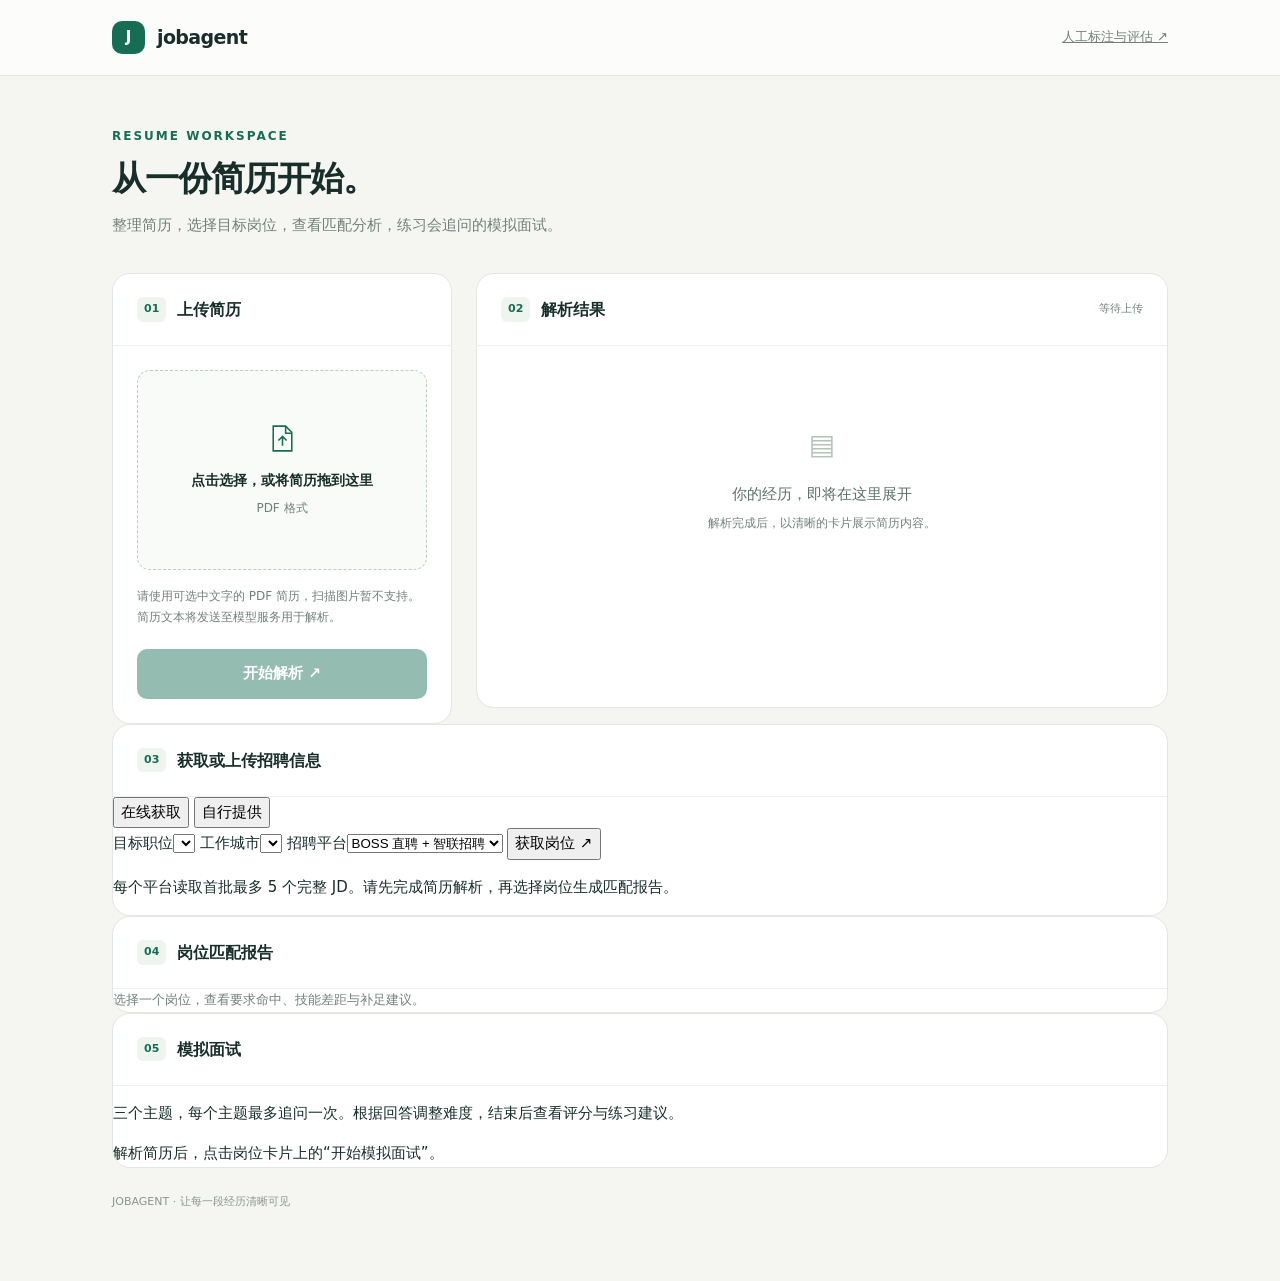
==== src/jobagent/static/index.html @ ed4a13c1 "阶段二：简历解析、岗位匹配、人工评估与模拟面试" ====
<!doctype html>
<html lang="zh-CN">
<head>
  <meta charset="utf-8">
  <meta name="viewport" content="width=device-width, initial-scale=1">
  <title>Jobagent · 简历解析</title>
  <link rel="stylesheet" href="/static/workspace.css?v=resume-edit-v1">
  <style>
    :root { color-scheme: light; --ink:#182e2a; --muted:#71807a; --green:#176d54; --line:#e1e7e1; }
    * { box-sizing:border-box; }
    body { margin:0; background:#f5f6f2; color:var(--ink); font-family:Inter,"Microsoft YaHei",system-ui,sans-serif; font-size:15px; line-height:1.7; }
    button,input { font:inherit; }
    header { border-bottom:1px solid var(--line); background:#fcfdfb; }
    .nav { max-width:1120px; margin:auto; padding:21px 32px; display:flex; align-items:center; gap:12px; }
    .mark { background:var(--green); color:white; border-radius:10px; width:33px; height:33px; display:grid; place-items:center; font-weight:700; }
    .brand { font-size:19px; font-weight:700; letter-spacing:-.6px; }
    .nav-label { margin-left:auto; color:var(--muted); font-size:13px; }
    main { max-width:1120px; margin:0 auto; padding:50px 32px 70px; }
    .eyebrow { color:var(--green); font-size:12px; letter-spacing:2px; font-weight:700; }
    h1 { font-size:34px; letter-spacing:-1px; line-height:1.3; margin:10px 0 12px; font-weight:650; }
    .intro { margin:0 0 35px; color:var(--muted); }
    .workspace { display:grid; grid-template-columns:340px minmax(0,1fr); gap:24px; align-items:start; }
    .panel { background:#fff; border:1px solid var(--line); border-radius:18px; overflow:hidden; }
    .panel-head { display:flex; align-items:center; gap:11px; padding:22px 24px; border-bottom:1px solid #edf0ec; }
    .step { font-size:11px; font-weight:700; color:var(--green); background:#edf5ee; border-radius:6px; padding:3px 7px; }
    h2 { margin:0; font-size:16px; font-weight:600; }
    .upload-body { padding:24px; }
    .dropzone { position:relative; border:1.5px dashed #b9cfc1; border-radius:13px; background:#f8fbf7; min-height:200px; padding:28px 15px; display:flex; flex-direction:column; align-items:center; justify-content:center; text-align:center; cursor:pointer; transition:.2s; }
    .dropzone:hover,.dropzone.dragging { background:#edf6ef; border-color:var(--green); }
    .dropzone:focus-within { outline:2px solid var(--green); outline-offset:4px; }
    .dropzone svg { width:33px; height:33px; margin-bottom:14px; color:var(--green); }
    .dropzone strong { font-size:14px; font-weight:600; }
    .dropzone span { font-size:12px; color:var(--muted); margin-top:5px; }
    input[type=file] { position:absolute; width:1px; height:1px; opacity:0; }
    .file-info { margin:15px 0 0; font-size:13px; overflow-wrap:anywhere; color:var(--green); }
    .hint { color:var(--muted); font-size:12px; margin:16px 0 22px; }
    .submit { border:0; border-radius:10px; background:var(--green); color:white; width:100%; padding:12px 18px; cursor:pointer; font-weight:600; transition:.2s; }
    .submit:hover:not(:disabled) { background:#10523f; }
    .submit:disabled { opacity:.45; cursor:default; }
    .status { padding:13px 15px; margin:16px 0 0; border-radius:9px; background:#eff5ef; color:var(--green); font-size:13px; overflow-wrap:anywhere; }
    .status.error { background:#fff1ed; color:#a13a25; border:1px solid #f3d8ce; }
    .status.loading::before { content:""; display:inline-block; width:11px; height:11px; border:2px solid #a5c8b8; border-top-color:var(--green); border-radius:50%; animation:spin .8s linear infinite; margin-right:8px; vertical-align:-1px; }
    @keyframes spin { to { transform:rotate(360deg); } }
    .result-panel { min-height:435px; }
    .badge { margin-left:auto; font-size:11px; color:var(--muted); }
    .empty { padding:75px 25px; text-align:center; color:var(--muted); }
    .empty-icon { font-size:28px; color:#b2c5b7; margin-bottom:13px; }
    .empty strong { display:block; color:#5c7168; font-size:15px; font-weight:500; }
    .empty p { font-size:12px; margin-top:6px; }
    #result { padding:0 26px 26px; }
    .profile { padding:25px 0 22px; border-bottom:1px solid var(--line); }
    .profile h3 { font-size:25px; margin:0 0 3px; font-weight:600; }
    .profile p { color:var(--green); margin:0; font-size:14px; }
    .section { margin-top:25px; }
    .section h3 { font-size:14px; margin:0 0 13px; display:flex; align-items:center; gap:9px; }
    .section h3::before { content:""; height:13px; width:3px; background:#5a9674; border-radius:2px; }
    .entry { background:#f8faf7; padding:15px 17px; border-radius:10px; margin-top:10px; overflow-wrap:anywhere; }
    .entry h4 { margin:0 0 4px; font-size:14px; font-weight:600; }
    .meta { color:var(--muted); font-size:12px; }
    ul { padding-left:19px; margin:9px 0 0; font-size:13px; }
    li+li { margin-top:5px; }
    .tags { display:flex; gap:6px; flex-wrap:wrap; margin-top:9px; }
    .tag { background:#eaf2eb; color:#397253; border-radius:5px; padding:2px 8px; font-size:11px; }
    .skill { display:grid; grid-template-columns:100px 1fr; gap:12px; font-size:13px; border-bottom:1px solid #edf0ec; padding:11px 0; overflow-wrap:anywhere; }
    .skill strong { color:var(--green); font-weight:600; }
    .skill span { color:#62716b; }
    .none { color:var(--muted); font-size:13px; margin:0; }
    footer { color:#8b958e; font-size:11px; margin-top:25px; }
    [hidden] { display:none !important; }
    @media(max-width:760px) { main { padding:30px 18px; } .nav { padding:17px 20px; } h1 { font-size:28px; } .workspace { grid-template-columns:1fr; } .result-panel { min-height:300px; } .empty { padding:50px 20px; } }
  </style>
</head>
<body>
  <header><div class="nav"><div class="mark" aria-hidden="true">J</div><span class="brand">jobagent</span><a class="nav-label" href="/evaluation">人工标注与评估 ↗</a></div></header>
  <main>
    <div class="eyebrow">RESUME WORKSPACE</div>
    <h1>从一份简历开始。</h1>
    <p class="intro">整理简历，选择目标岗位，查看匹配分析，练习会追问的模拟面试。</p>
    <div class="workspace">
      <section class="panel">
        <div class="panel-head"><span class="step">01</span><h2>上传简历</h2></div>
        <form class="upload-body" id="upload-form">
          <label class="dropzone" id="dropzone" for="resume-file">
            <svg viewBox="0 0 32 32" fill="none" stroke="currentColor" stroke-width="1.5" aria-hidden="true"><path d="M9 4h10l6 6v18H7V4h2Z"/><path d="M19 4v7h6M16 23V14m-4 4 4-4 4 4"/></svg>
            <strong>点击选择，或将简历拖到这里</strong>
            <span>PDF 格式</span>
            <input id="resume-file" name="file" type="file" accept=".pdf,application/pdf" required>
          </label>
          <p class="file-info" id="file-info" hidden></p>
          <p class="hint">请使用可选中文字的 PDF 简历，扫描图片暂不支持。简历文本将发送至模型服务用于解析。</p>
          <button class="submit" id="submit" type="submit" disabled>开始解析 <span aria-hidden="true">↗</span></button>
          <div class="status" id="status" role="status" aria-live="polite" hidden></div>
        </form>
      </section>
      <section class="panel result-panel" aria-label="解析结果">
        <div class="panel-head"><span class="step">02</span><h2>解析结果</h2><span class="badge" id="result-badge">等待上传</span><button type="button" class="action secondary" id="edit-resume" hidden>编辑 / 补充</button></div>
        <div class="empty" id="empty"><div class="empty-icon" aria-hidden="true">▤</div><strong>你的经历，即将在这里展开</strong><p>解析完成后，以清晰的卡片展示简历内容。</p></div>
        <div id="result" hidden></div>
        <form id="resume-editor" hidden>
          <p class="job-meta">可修改解析结果，添加或删除经历与技能。列表内容每行一项。保存后用于新的匹配分析与面试；修改仅在当前页面保留。</p>
          <div id="resume-editor-fields"></div>
          <div class="job-actions">
            <button class="action" type="submit">保存简历修改</button>
            <button class="action secondary" id="cancel-resume-edit" type="button">取消修改</button>
          </div>
        </form>
        <p id="resume-edit-status" class="job-meta" role="status" aria-live="polite" hidden></p>
      </section>
    </div>
    <section class="panel workflow">
      <div class="panel-head"><span class="step">03</span><h2>获取或上传招聘信息</h2></div>
      <div class="job-input-tabs" role="tablist" aria-label="招聘信息来源">
        <button type="button" role="tab" aria-selected="true" aria-controls="online-jobs" id="online-tab">在线获取</button>
        <button type="button" role="tab" aria-selected="false" aria-controls="manual-jobs" id="manual-tab">自行提供</button>
      </div>
      <div id="online-jobs" role="tabpanel" aria-labelledby="online-tab">
      <form id="job-search" class="search-form">
        <label>目标职位<select id="job-role" required aria-label="目标职位"></select></label>
        <label>工作城市<select id="job-city" required aria-label="工作城市"></select></label>
        <label>招聘平台<select id="job-source" aria-label="招聘平台"><option value="both">BOSS 直聘 + 智联招聘</option><option value="zhilian">智联招聘</option><option value="boss">BOSS 直聘</option></select></label>
        <button type="submit" class="action" id="collect-button">获取岗位 ↗</button>
      </form>
      <p class="workflow-note">每个平台读取首批最多 5 个完整 JD。请先完成简历解析，再选择岗位生成匹配报告。</p>
      <div id="collection-status" class="workflow-content" aria-live="polite"></div>
      </div>
      <div id="manual-jobs" role="tabpanel" aria-labelledby="manual-tab" hidden>
        <form id="job-upload-form" class="manual-job-form">
          <label>职位名称（可选）<input name="title" id="manual-job-title" placeholder="例如：AI 应用工程师"></label>
          <fieldset class="job-format"><legend>提供方式</legend>
            <label><input type="radio" name="job-format" value="file" checked> 上传文件</label>
            <label><input type="radio" name="job-format" value="text"> 粘贴文字</label>
          </fieldset>
          <label id="job-file-area">招聘信息文件<input type="file" id="job-upload-file" name="file" accept=".pdf,.txt,application/pdf,text/plain" required><span class="job-meta">支持文字版 PDF、TXT（UTF-8）。</span></label>
          <label id="job-text-area" hidden>招聘信息正文<textarea id="job-upload-text" name="text" rows="8" placeholder="粘贴岗位职责、任职要求等完整招聘信息" disabled></textarea></label>
          <p class="job-meta">添加后与已解析的简历进行匹配，使用相同的评分细则、原文证据和补足建议。</p>
          <button type="submit" class="action" id="add-job-button">添加招聘信息 ↗</button>
          <div id="job-upload-status" role="status" aria-live="polite"></div>
        </form>
      </div>
      <div id="job-list" class="job-grid workflow-content"></div>
    </section>
    <section class="panel workflow" id="match-panel">
      <div class="panel-head"><span class="step">04</span><h2>岗位匹配报告</h2></div>
      <div class="workflow-content" id="match-report"><p class="none">选择一个岗位，查看要求命中、技能差距与补足建议。</p></div>
    </section>
    <section class="panel workflow" id="interview-panel">
      <div class="panel-head"><span class="step">05</span><h2>模拟面试</h2></div>
      <div class="workflow-content">
        <p class="workflow-note">三个主题，每个主题最多追问一次。根据回答调整难度，结束后查看评分与练习建议。</p>
        <div id="interview-status" role="status" aria-live="polite">解析简历后，点击岗位卡片上的“开始模拟面试”。</div>
        <div id="interview-plan" class="interview-plan"></div>
        <div id="interview-turns"></div>
        <form id="interview-answer-form" hidden>
          <fieldset class="answer-modes"><legend>选择作答方式</legend>
            <label><input type="radio" name="answer-mode" value="voice" checked> 语音作答 <span class="recommended">推荐</span></label>
            <label><input type="radio" name="answer-mode" value="text"> 手写输入</label>
          </fieldset>
          <div id="voice-answer-panel">
            <p class="job-meta">建议使用语音练习真实面试中的口头表达。录音将直接发送至 Gitee 音频大模型理解和评估。</p>
            <div class="voice-controls">
              <button type="button" class="action" id="start-recording">开始录音</button>
              <button type="button" class="action secondary" id="stop-recording" disabled>停止录音</button>
            </div>
            <p id="voice-status" role="status" aria-live="polite">点击开始录音后，请允许浏览器使用麦克风。</p>
            <audio id="voice-preview" controls hidden aria-label="试听本次回答"></audio>
            <p class="job-meta">停止后可试听或重新录制，确认后点击提交。模型理解的文字会显示在对话记录中。</p>
          </div>
          <div id="text-answer-panel" hidden>
            <label for="interview-answer">你的回答</label>
            <textarea id="interview-answer" rows="6" placeholder="说明你的思路、具体做法和理由；不知道时也可以直接说明。"></textarea>
          </div>
          <div class="job-actions">
            <button class="action" type="submit" id="submit-interview-answer">提交语音回答 ↗</button>
            <button class="action secondary" id="finish-interview" type="button">结束面试并评分</button>
          </div>
          <p class="job-meta">结束时仅评估已提交的回答，未回答主题计 0 分。记录会自动保存，刷新可继续。</p>
        </form>
        <div id="interview-report"></div>
      </div>
    </section>
    <footer>JOBAGENT · 让每一段经历清晰可见</footer>
  </main>
  <script>
    const form = document.querySelector('#upload-form');
    const input = document.querySelector('#resume-file');
    const button = document.querySelector('#submit');
    const status = document.querySelector('#status');
    const result = document.querySelector('#result');
    const badge = document.querySelector('#result-badge');
    const empty = document.querySelector('#empty');
    const dropzone = document.querySelector('#dropzone');
    let selectedFile = null;
    function node(tag, text, className) {
      const item = document.createElement(tag);
      if (text !== undefined) item.textContent = text;
      if (className) item.className = className;
      return item;
    }
    function showStatus(message, kind = '') {
      status.textContent = message;
      status.className = `status ${kind}`;
      status.hidden = false;
    }
    function selectFile(file) {
      window.dispatchEvent(new Event('resume-cleared'));
      selectedFile = file;
      const info = document.querySelector('#file-info');
      info.textContent = file ? `${file.name} · ${(file.size / 1024).toFixed(0)} KB` : '';
      info.hidden = !file;
      button.disabled = !file;
      status.hidden = true;
      result.replaceChildren();
      result.hidden = true;
      empty.hidden = false;
      badge.textContent = '等待解析';
    }
    input.addEventListener('change', () => selectFile(input.files[0]));
    dropzone.addEventListener('dragover', event => { event.preventDefault(); dropzone.classList.add('dragging'); });
    dropzone.addEventListener('dragleave', () => dropzone.classList.remove('dragging'));
    dropzone.addEventListener('drop', event => {
      event.preventDefault();
      dropzone.classList.remove('dragging');
      input.files = event.dataTransfer.files;
      selectFile(input.files[0]);
    });
    function section(title, entries, render) {
      const box = node('section', undefined, 'section');
      box.append(node('h3', title));
      if (!entries.length) box.append(node('p', '简历中未提供', 'none'));
      entries.forEach(entry => box.append(render(entry)));
      result.append(box);
    }
    function entry(title, meta, lines = [], technologies = []) {
      const box = node('article', undefined, 'entry');
      box.append(node('h4', title || '未注明名称'));
      if (meta) box.append(node('div', meta, 'meta'));
      if (technologies.length) {
        const tags = node('div', undefined, 'tags');
        technologies.forEach(name => tags.append(node('span', name, 'tag')));
        box.append(tags);
      }
      if (lines.length) {
        const list = node('ul');
        lines.forEach(line => list.append(node('li', line)));
        box.append(list);
      }
      return box;
    }
    function renderResume(data) {
      result.replaceChildren();
      const profile = node('div', undefined, 'profile');
      profile.append(node('h3', data.name || '未注明姓名'), node('p', data.target_role || '未注明求职意向'));
      result.append(profile);
      section('教育经历', data.education, item => entry(item.school,
        [item.major, item.degree, [item.start_date, item.end_date].filter(Boolean).join(' — ')].filter(Boolean).join(' · ')));
      section('工作经历', data.work_experience, item => entry(item.company,
        [item.title, [item.start_date, item.end_date].filter(Boolean).join(' — ')].filter(Boolean).join(' · '), item.responsibilities));
      section('项目经历', data.projects, item => entry(item.name, item.role,
        [...item.responsibilities, ...item.achievements.map(text => `项目成果：${text}`)], item.technologies));
      section('专业技能', data.skills, item => {
        const row = node('div', undefined, 'skill');
        row.append(node('strong', item.name), node('span', item.evidence));
        return row;
      });
      empty.hidden = true;
      result.hidden = false;
    }
    window.addEventListener('resume-edited', event => {
      renderResume(event.detail);
      badge.textContent = '已保存修改';
    });
    form.addEventListener('submit', async event => {
      event.preventDefault();
      window.dispatchEvent(new Event('resume-cleared'));
      result.hidden = true;
      empty.hidden = false;
      button.disabled = true;
      input.disabled = true;
      dropzone.style.pointerEvents = 'none';
      button.textContent = '正在解析…';
      badge.textContent = '解析中';
      showStatus('正在读取简历并整理内容，请稍候…', 'loading');
      const body = new FormData();
      body.append('file', selectedFile);
      try {
        const response = await fetch('/resumes/parse', { method:'POST', body });
        const data = await response.json();
        if (!response.ok) {
          const reason = Array.isArray(data.detail) ? data.detail.map(item => item.msg).join('；') : data.detail;
          throw new Error(reason || `解析失败（${response.status}）`);
        }
        renderResume(data);
        window.dispatchEvent(new CustomEvent('resume-parsed', { detail:data }));
        badge.textContent = '已完成';
        showStatus('解析完成。你可以更换文件，继续解析。');
      } catch (error) {
        badge.textContent = '未完成';
        showStatus(error instanceof TypeError ? '无法连接解析服务，请确认后端已启动后重新尝试。' : error.message, 'error');
      } finally {
        button.disabled = false;
        input.disabled = false;
        dropzone.style.pointerEvents = '';
        button.textContent = '重新解析 ↗';
      }
    });
  </script>
  <script type="module" src="/static/workspace.js?v=resume-edit-v1"></script>
</body>
</html>
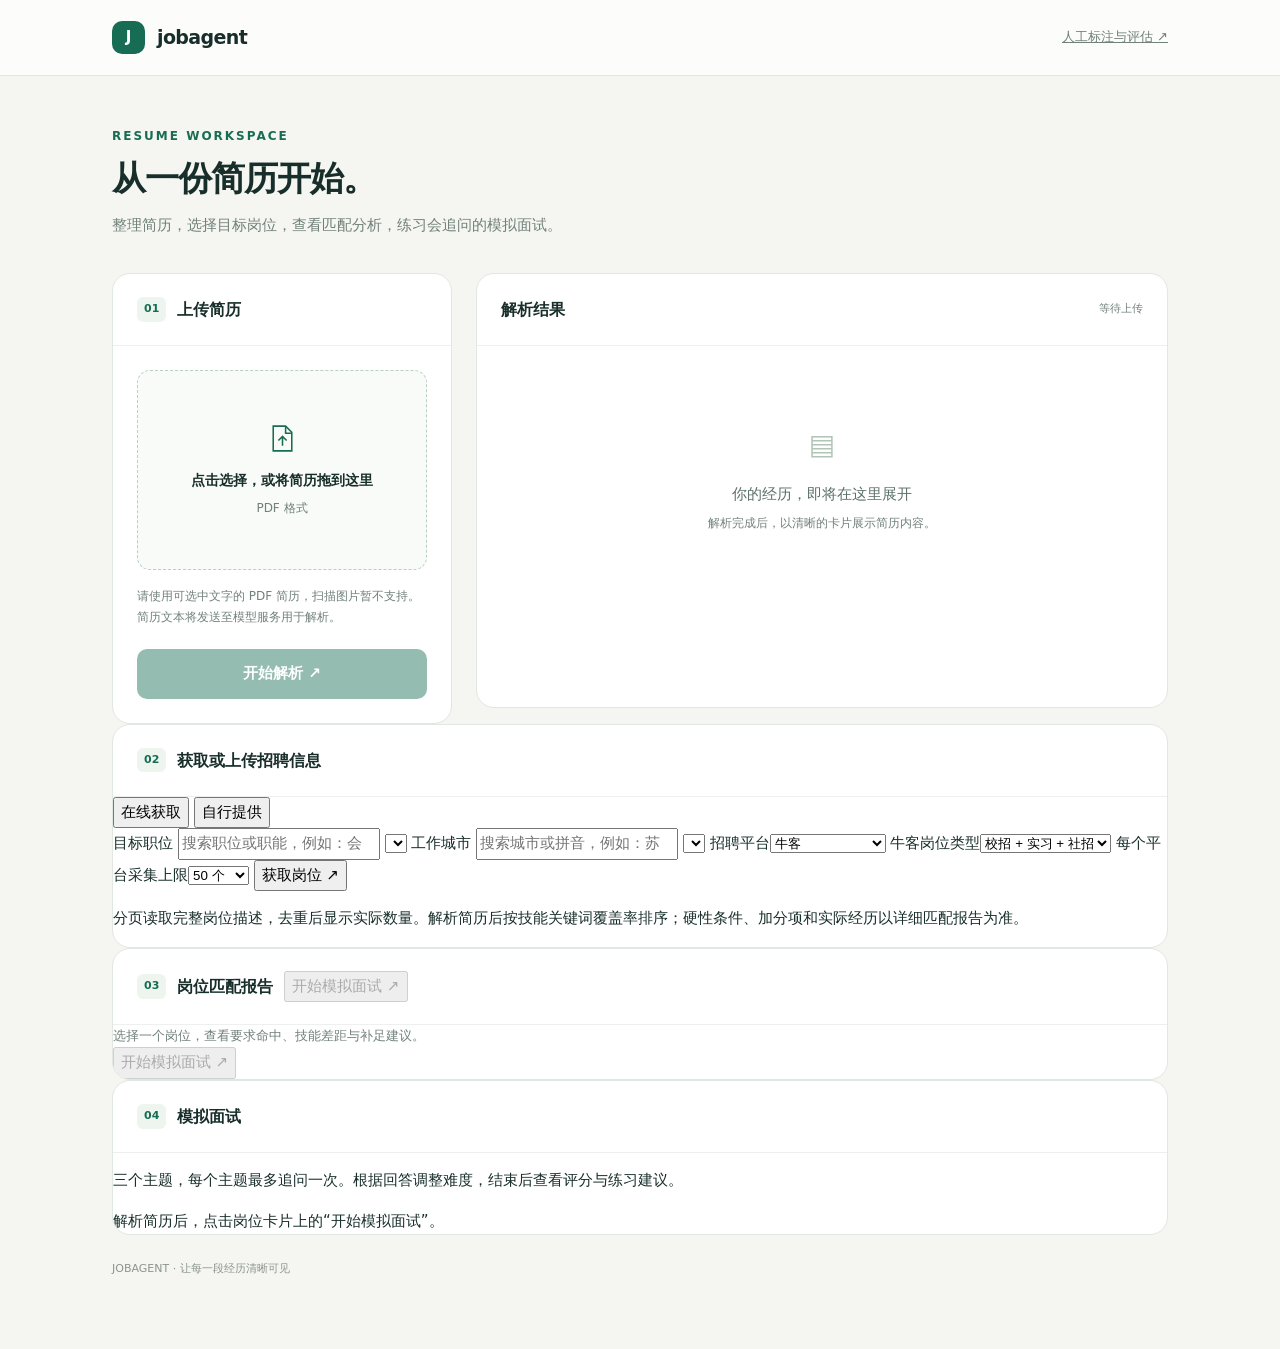
==== commit 4e3e6c32: "完善简历解析、岗位匹配和模拟面试功能" ====
--- a/src/jobagent/static/index.html
+++ b/src/jobagent/static/index.html
@@ -3,8 +3,8 @@
 <head>
   <meta charset="utf-8">
   <meta name="viewport" content="width=device-width, initial-scale=1">
-  <title>Jobagent · 简历解析</title>
-  <link rel="stylesheet" href="/static/workspace.css?v=resume-edit-v1">
+  <title>Jobagent · 你的求职工作台</title>
+  <link rel="stylesheet" href="/static/workspace.css?v=report-interview-v2">
   <style>
     :root { color-scheme: light; --ink:#182e2a; --muted:#71807a; --green:#176d54; --line:#e1e7e1; }
     * { box-sizing:border-box; }
@@ -69,6 +69,7 @@
     [hidden] { display:none !important; }
     @media(max-width:760px) { main { padding:30px 18px; } .nav { padding:17px 20px; } h1 { font-size:28px; } .workspace { grid-template-columns:1fr; } .result-panel { min-height:300px; } .empty { padding:50px 20px; } }
   </style>
+  <link rel="stylesheet" href="/static/module-layout.css?v=modules-v3">
 </head>
 <body>
   <header><div class="nav"><div class="mark" aria-hidden="true">J</div><span class="brand">jobagent</span><a class="nav-label" href="/evaluation">人工标注与评估 ↗</a></div></header>
@@ -93,7 +94,7 @@
         </form>
       </section>
       <section class="panel result-panel" aria-label="解析结果">
-        <div class="panel-head"><span class="step">02</span><h2>解析结果</h2><span class="badge" id="result-badge">等待上传</span><button type="button" class="action secondary" id="edit-resume" hidden>编辑 / 补充</button></div>
+        <div class="panel-head"><h2>解析结果</h2><span class="badge" id="result-badge">等待上传</span><button type="button" class="action secondary" id="edit-resume" hidden>编辑 / 补充</button></div>
         <div class="empty" id="empty"><div class="empty-icon" aria-hidden="true">▤</div><strong>你的经历，即将在这里展开</strong><p>解析完成后，以清晰的卡片展示简历内容。</p></div>
         <div id="result" hidden></div>
         <form id="resume-editor" hidden>
@@ -108,19 +109,29 @@
       </section>
     </div>
     <section class="panel workflow">
-      <div class="panel-head"><span class="step">03</span><h2>获取或上传招聘信息</h2></div>
+      <div class="panel-head"><span class="step">02</span><h2>获取或上传招聘信息</h2></div>
       <div class="job-input-tabs" role="tablist" aria-label="招聘信息来源">
         <button type="button" role="tab" aria-selected="true" aria-controls="online-jobs" id="online-tab">在线获取</button>
         <button type="button" role="tab" aria-selected="false" aria-controls="manual-jobs" id="manual-tab">自行提供</button>
       </div>
       <div id="online-jobs" role="tabpanel" aria-labelledby="online-tab">
       <form id="job-search" class="search-form">
-        <label>目标职位<select id="job-role" required aria-label="目标职位"></select></label>
-        <label>工作城市<select id="job-city" required aria-label="工作城市"></select></label>
-        <label>招聘平台<select id="job-source" aria-label="招聘平台"><option value="both">BOSS 直聘 + 智联招聘</option><option value="zhilian">智联招聘</option><option value="boss">BOSS 直聘</option></select></label>
+        <label class="catalog-select">目标职位
+          <input type="search" id="job-role-search" aria-label="搜索职位选项" placeholder="搜索职位或职能，例如：会计、运营、Java" autocomplete="off">
+          <select id="job-role" required aria-label="目标职位"></select>
+          <span id="job-role-count" class="catalog-count" aria-live="polite"></span>
+        </label>
+        <label class="catalog-select">工作城市
+          <input type="search" id="job-city-search" aria-label="搜索城市选项" placeholder="搜索城市或拼音，例如：苏州、nanjing" autocomplete="off">
+          <select id="job-city" required aria-label="工作城市"></select>
+          <span id="job-city-count" class="catalog-count" aria-live="polite"></span>
+        </label>
+        <label>招聘平台<select id="job-source" aria-label="招聘平台"><option value="nowcoder">牛客</option><option value="zhilian">智联招聘</option><option value="liepin">猎聘</option><option value="both">猎聘 + 智联招聘</option></select></label>
+        <label id="recruitment-type-field">牛客岗位类型<select id="recruitment-type" aria-label="牛客岗位类型"><option value="all">校招 + 实习 + 社招</option><option value="campus">校招</option><option value="intern">实习</option><option value="social">社招</option></select></label>
+        <label>每个平台采集上限<select id="job-limit" aria-label="每个平台采集上限"><option value="20">20 个</option><option value="50" selected>50 个</option><option value="100">100 个</option></select></label>
         <button type="submit" class="action" id="collect-button">获取岗位 ↗</button>
       </form>
-      <p class="workflow-note">每个平台读取首批最多 5 个完整 JD。请先完成简历解析，再选择岗位生成匹配报告。</p>
+      <p class="workflow-note">分页读取完整岗位描述，去重后显示实际数量。解析简历后按技能关键词覆盖率排序；硬性条件、加分项和实际经历以详细匹配报告为准。</p>
       <div id="collection-status" class="workflow-content" aria-live="polite"></div>
       </div>
       <div id="manual-jobs" role="tabpanel" aria-labelledby="manual-tab" hidden>
@@ -137,14 +148,17 @@
           <div id="job-upload-status" role="status" aria-live="polite"></div>
         </form>
       </div>
+      <div class="workflow-content"><p id="ranking-status" role="status" aria-live="polite" class="job-meta"></p></div>
       <div id="job-list" class="job-grid workflow-content"></div>
+      <div class="workflow-content"><button type="button" id="more-jobs" class="action secondary" hidden>显示更多岗位</button></div>
     </section>
     <section class="panel workflow" id="match-panel">
-      <div class="panel-head"><span class="step">04</span><h2>岗位匹配报告</h2></div>
+      <div class="panel-head"><span class="step">03</span><h2>岗位匹配报告</h2><button type="button" class="action report-interview-button report-interview-top" disabled title="请先解析简历并选择岗位">开始模拟面试 ↗</button></div>
       <div class="workflow-content" id="match-report"><p class="none">选择一个岗位，查看要求命中、技能差距与补足建议。</p></div>
+      <div class="workflow-content report-interview-actions"><button type="button" class="action report-interview-button" disabled title="请先解析简历并选择岗位">开始模拟面试 ↗</button></div>
     </section>
     <section class="panel workflow" id="interview-panel">
-      <div class="panel-head"><span class="step">05</span><h2>模拟面试</h2></div>
+      <div class="panel-head"><span class="step">04</span><h2>模拟面试</h2></div>
       <div class="workflow-content">
         <p class="workflow-note">三个主题，每个主题最多追问一次。根据回答调整难度，结束后查看评分与练习建议。</p>
         <div id="interview-status" role="status" aria-live="polite">解析简历后，点击岗位卡片上的“开始模拟面试”。</div>
@@ -304,6 +318,7 @@
       }
     });
   </script>
-  <script type="module" src="/static/workspace.js?v=resume-edit-v1"></script>
+  <script type="module" src="/static/module-layout.js?v=modules-v3"></script>
+  <script type="module" src="/static/workspace.js?v=report-interview-v2"></script>
 </body>
 </html>
